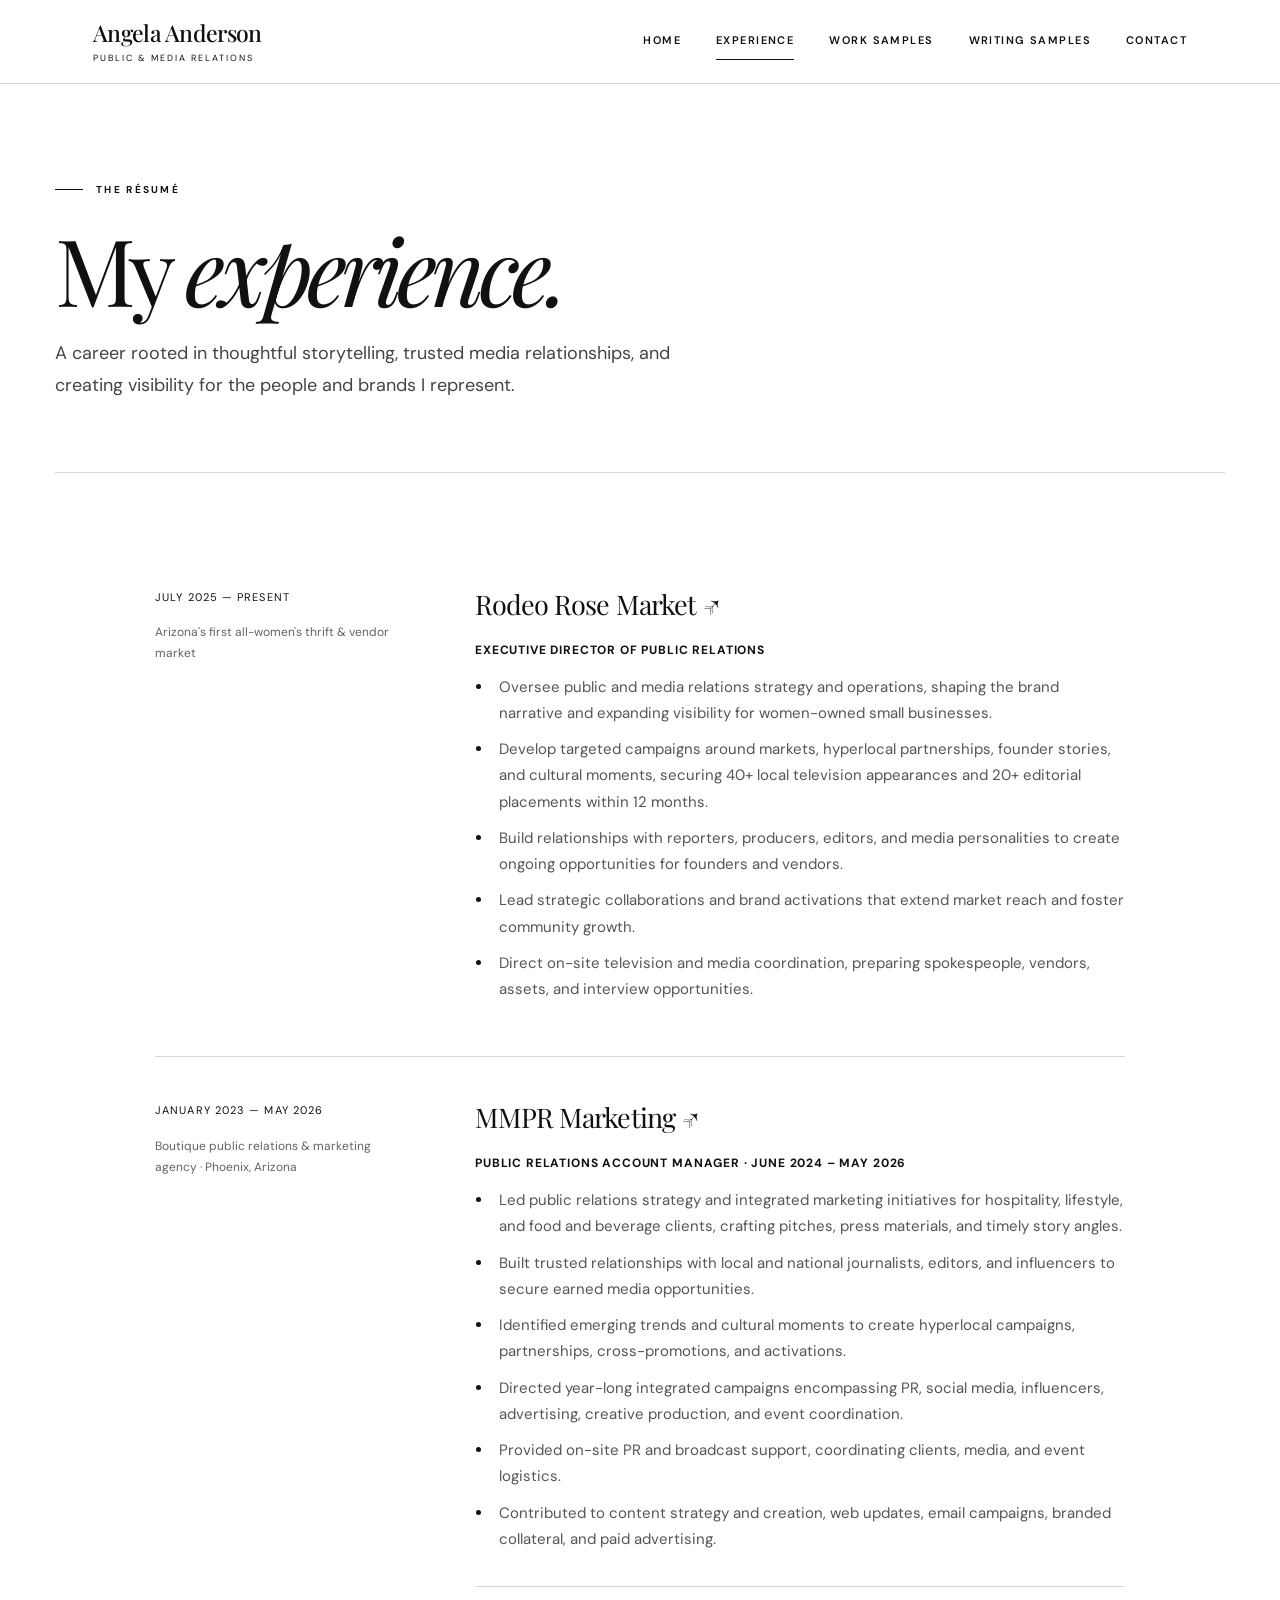
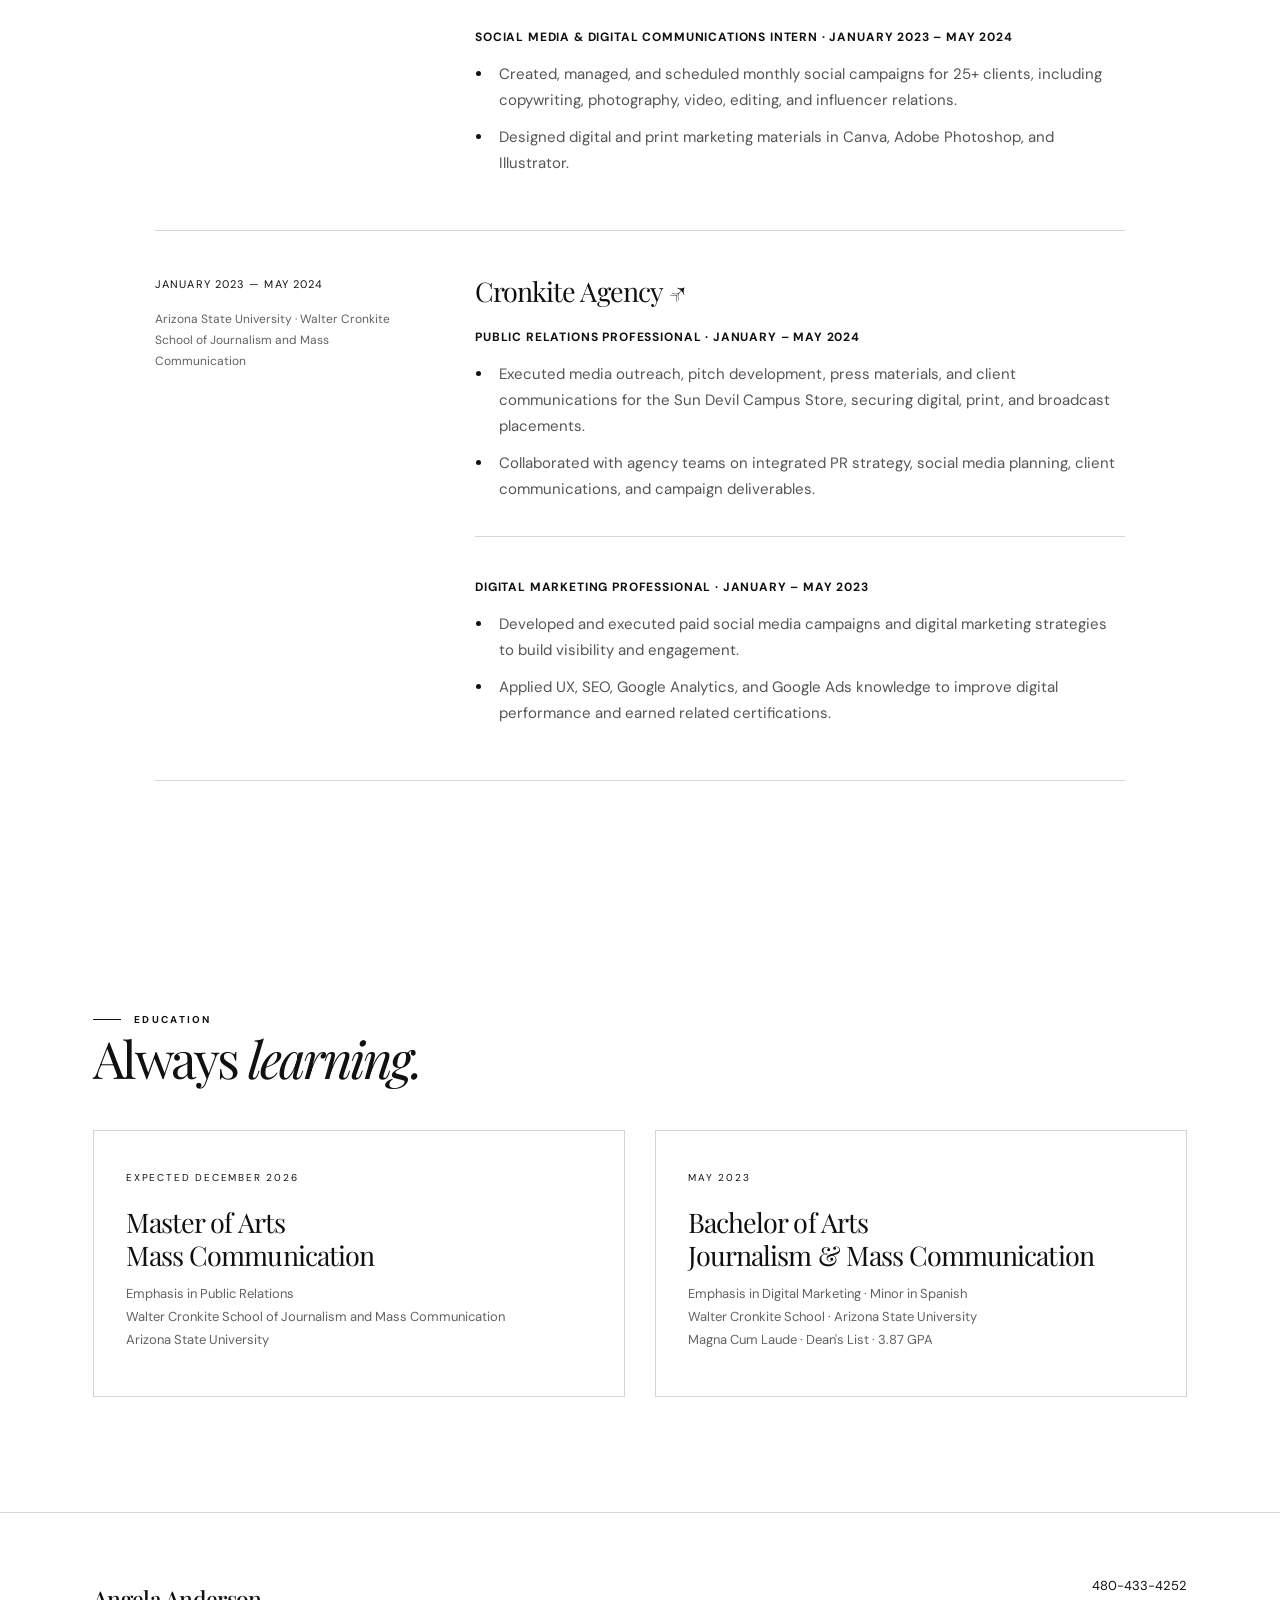
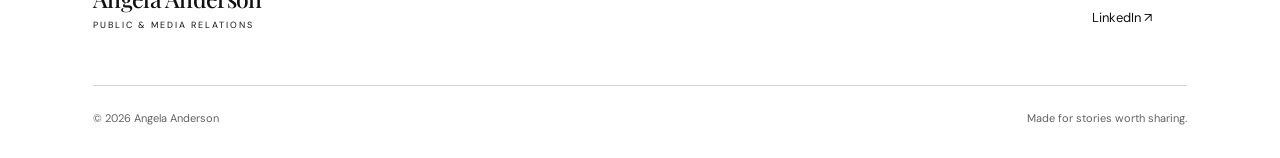
==== experience.html @ c61a9ddb "Add files via upload" ====
<!doctype html><html lang="en"><head><meta charset="utf-8"><meta name="viewport" content="width=device-width,initial-scale=1"><meta name="description" content="Professional experience and education of Angela Anderson."><title>Experience | Angela Anderson</title><link rel="stylesheet" href="styles.css"></head><body><header class="site-header"><nav class="nav container" aria-label="Main navigation"><a class="brand" href="index.html"><strong>Angela Anderson</strong><span>Public & Media Relations</span></a><button class="menu-toggle" aria-label="Open navigation" aria-expanded="false">☰</button><div class="nav-links"><a href="index.html">Home</a><a aria-current="page" href="experience.html">Experience</a><a href="work.html">Work Samples</a><a href="writing.html">Writing Samples</a><a href="index.html#contact">Contact</a></div></nav></header><main><section class="page-hero container"><div class="eyebrow">The résumé</div><h1>My <span class="italic">experience.</span></h1><p class="lead">A career rooted in thoughtful storytelling, trusted media relationships, and creating visibility for the people and brands I represent.</p></section><section class="section container"><div class="timeline">
<article class="job"><div class="job-meta">July 2025 — Present<p>Arizona's first all-women's thrift & vendor market</p></div><div><h3><a href="https://www.instagram.com/rodeorosemarket/" target="_blank" rel="noopener noreferrer">Rodeo Rose Market ↗</a></h3><div class="role">Executive Director of Public Relations</div><ul><li>Oversee public and media relations strategy and operations, shaping the brand narrative and expanding visibility for women-owned small businesses.</li><li>Develop targeted campaigns around markets, hyperlocal partnerships, founder stories, and cultural moments, securing 40+ local television appearances and 20+ editorial placements within 12 months.</li><li>Build relationships with reporters, producers, editors, and media personalities to create ongoing opportunities for founders and vendors.</li><li>Lead strategic collaborations and brand activations that extend market reach and foster community growth.</li><li>Direct on-site television and media coordination, preparing spokespeople, vendors, assets, and interview opportunities.</li></ul></div></article>
<article class="job"><div class="job-meta">January 2023 — May 2026<p>Boutique public relations & marketing agency · Phoenix, Arizona</p></div><div><h3><a href="https://www.mmprmarketing.com/" target="_blank" rel="noopener noreferrer">MMPR Marketing ↗</a></h3><div class="role">Public Relations Account Manager · June 2024 – May 2026</div><ul><li>Led public relations strategy and integrated marketing initiatives for hospitality, lifestyle, and food and beverage clients, crafting pitches, press materials, and timely story angles.</li><li>Built trusted relationships with local and national journalists, editors, and influencers to secure earned media opportunities.</li><li>Identified emerging trends and cultural moments to create hyperlocal campaigns, partnerships, cross-promotions, and activations.</li><li>Directed year-long integrated campaigns encompassing PR, social media, influencers, advertising, creative production, and event coordination.</li><li>Provided on-site PR and broadcast support, coordinating clients, media, and event logistics.</li><li>Contributed to content strategy and creation, web updates, email campaigns, branded collateral, and paid advertising.</li></ul><div class="subjob"><div class="role">Social Media & Digital Communications Intern · January 2023 – May 2024</div><ul><li>Created, managed, and scheduled monthly social campaigns for 25+ clients, including copywriting, photography, video, editing, and influencer relations.</li><li>Designed digital and print marketing materials in Canva, Adobe Photoshop, and Illustrator.</li></ul></div></div></article>
<article class="job"><div class="job-meta">January 2023 — May 2024<p>Arizona State University · Walter Cronkite School of Journalism and Mass Communication</p></div><div><h3><a href="https://cronkite.asu.edu/experiences/agency" target="_blank" rel="noopener noreferrer">Cronkite Agency ↗</a></h3><div class="role">Public Relations Professional · January – May 2024</div><ul><li>Executed media outreach, pitch development, press materials, and client communications for the Sun Devil Campus Store, securing digital, print, and broadcast placements.</li><li>Collaborated with agency teams on integrated PR strategy, social media planning, client communications, and campaign deliverables.</li></ul><div class="subjob"><div class="role">Digital Marketing Professional · January – May 2023</div><ul><li>Developed and executed paid social media campaigns and digital marketing strategies to build visibility and engagement.</li><li>Applied UX, SEO, Google Analytics, and Google Ads knowledge to improve digital performance and earned related certifications.</li></ul></div></div></article>
</div></section><section class="section alt"><div class="container"><div class="eyebrow">Education</div><h2>Always <span class="italic">learning.</span></h2><div class="education"><div class="edu-card"><span class="date">Expected December 2026</span><h3>Master of Arts<br>Mass Communication</h3><p>Emphasis in Public Relations<br>Walter Cronkite School of Journalism and Mass Communication<br>Arizona State University</p></div><div class="edu-card"><span class="date">May 2023</span><h3>Bachelor of Arts<br>Journalism & Mass Communication</h3><p>Emphasis in Digital Marketing · Minor in Spanish<br>Walter Cronkite School · Arizona State University<br>Magna Cum Laude · Dean's List · 3.87 GPA</p></div></div></div></section></main><footer class="footer"><div class="container"><div class="footer-main"><div><a class="brand" href="index.html"><strong>Angela Anderson</strong><span>Public & Media Relations</span></a></div><div class="footer-contact"><a href="tel:+14804334252">480-433-4252</a><a href="https://www.linkedin.com/in/angelaandersonr" target="_blank" rel="noopener noreferrer">LinkedIn ↗</a></div></div><div class="footer-bottom"><span>© 2026 Angela Anderson</span><span>Made for stories worth sharing.</span></div></div></footer><script src="script.js"></script></body></html>
---- styles.css ----
@import url('https://fonts.googleapis.com/css2?family=DM+Sans:wght@400;500;600;700&family=Playfair+Display:ital,wght@0,400;0,500;0,600;1,400;1,500&display=swap');
:root{--paper:#fff;--white:#fff;--ink:#101010;--muted:#626262;--accent:#111;--rule:#d5d5d5;--pale:#f3f3f3;--serif:'Playfair Display',Georgia,serif;--sans:'DM Sans',Arial,sans-serif}*{box-sizing:border-box}html{scroll-behavior:smooth}body{margin:0;background:var(--paper);color:var(--ink);font-family:var(--sans);font-size:15px;line-height:1.75}a{color:inherit;text-decoration:none}button{font:inherit}a:focus-visible,button:focus-visible{outline:2px solid var(--accent);outline-offset:4px}.container{max-width:1170px;padding:0 38px;margin:auto}.site-header{background:var(--paper);border-bottom:1px solid var(--rule);position:sticky;top:0;z-index:20}.nav{min-height:83px;display:flex;align-items:center;justify-content:space-between;gap:20px}.brand{display:flex;flex-direction:column;line-height:1.15}.brand strong{font-family:var(--serif);font-weight:500;font-size:23px;letter-spacing:-.03em}.brand span{font-size:9px;letter-spacing:.22em;text-transform:uppercase;color:var(--accent);margin-top:7px}.nav-links{display:flex;align-items:center;gap:35px}.nav-links a{font-size:11px;letter-spacing:.13em;text-transform:uppercase;font-weight:600;border-bottom:1px solid transparent;padding:8px 0}.nav-links a:hover,.nav-links a[aria-current=page]{color:var(--accent);border-bottom-color:var(--accent)}.menu-toggle{display:none;background:none;border:0;color:var(--ink);font-size:25px;cursor:pointer}.eyebrow{display:flex;align-items:center;gap:13px;font-size:10px;font-weight:700;letter-spacing:.23em;text-transform:uppercase;color:var(--accent)}.eyebrow:before{content:'';width:28px;border-top:1px solid var(--accent)}h1,h2,h3,p{margin-top:0}h1,h2,h3{font-family:var(--serif);font-weight:400}h1{font-size:clamp(56px,7.5vw,105px);letter-spacing:-.065em;line-height:1.06}h2{font-size:clamp(36px,4vw,57px);letter-spacing:-.05em;line-height:1.16}h3{font-size:27px;letter-spacing:-.035em;line-height:1.25}.italic{font-style:italic;color:var(--accent)}.lead{font-size:18px;line-height:1.8;color:#444;max-width:670px}.muted{color:var(--muted)}.hero{display:grid;grid-template-columns:1.15fr .85fr;min-height:660px;align-items:center;gap:70px;padding-top:70px;padding-bottom:90px}.hero h1{margin:26px 0 26px}.hero-copy{max-width:570px}.hero-copy p{max-width:490px;color:#555;font-size:17px}.hero-links{display:flex;flex-wrap:wrap;align-items:center;gap:27px;margin-top:34px}.btn{display:inline-block;background:var(--ink);color:var(--white);padding:15px 23px;text-transform:uppercase;font-size:10px;letter-spacing:.17em;font-weight:700;transition:background .2s}.btn:hover{background:var(--accent)}.text-link{display:inline-flex;align-items:center;gap:12px;font-size:11px;text-transform:uppercase;letter-spacing:.14em;font-weight:700;border-bottom:1px solid var(--accent);padding-bottom:6px}.text-link:after{content:'↗';font-size:15px;color:var(--accent)}.hero-art{height:510px;background:#eaeaea;position:relative;display:flex;align-items:center;justify-content:center;overflow:hidden}.hero-art:before{content:'';position:absolute;inset:30px;border:1px solid rgba(0,0,0,.23)}.hero-art:after{content:'A';font-family:var(--serif);position:absolute;font-size:440px;font-weight:400;line-height:1;color:rgba(0,0,0,.08);bottom:-135px;right:-20px}.hero-art-inner{position:relative;z-index:1;text-align:center;padding:25px}.hero-art-inner .small{display:block;font-size:10px;text-transform:uppercase;letter-spacing:.24em;color:var(--accent)}.hero-art-inner .large{font-family:var(--serif);font-style:italic;font-size:clamp(31px,3vw,43px);line-height:1.45;color:#111;margin:28px 0}.hero-art-inner .rule{width:45px;border-top:1px solid var(--accent);display:block;margin:auto}.marquee{background:var(--ink);color:#fff;padding:20px 0}.marquee-inner{display:flex;justify-content:space-between;gap:25px;font-size:10px;letter-spacing:.18em;text-transform:uppercase;flex-wrap:wrap}.marquee-inner span:before{content:'✦';color:#fff;margin-right:18px}.section{padding:115px 0}.section-top{display:flex;justify-content:space-between;align-items:end;gap:30px;margin-bottom:48px}.section-top h2{margin:16px 0 0}.about-grid{display:grid;grid-template-columns:.82fr 1.18fr;gap:80px;align-items:start}.about-side{padding-right:40px;border-right:1px solid var(--rule)}.about-side .eyebrow{margin-bottom:26px}.about-side h2{margin-bottom:24px}.about-copy p{margin-bottom:19px;color:#444}.about-copy .signature{font-family:var(--serif);font-size:28px;font-style:italic;color:var(--accent);margin-top:25px}.stats{display:grid;grid-template-columns:repeat(3,1fr);border-top:1px solid var(--rule);border-bottom:1px solid var(--rule);margin-top:48px}.stat{padding:26px 20px 24px}.stat:not(:last-child){border-right:1px solid var(--rule)}.stat strong{font-family:var(--serif);font-size:42px;font-weight:400;line-height:1.1;display:block}.stat span{display:block;font-size:10px;color:var(--muted);text-transform:uppercase;letter-spacing:.13em;line-height:1.5;margin-top:8px}.alt{background:var(--white)}.project-grid{display:grid;grid-template-columns:repeat(3,1fr);gap:20px}.project{border:1px solid var(--rule);min-height:350px;padding:31px;display:flex;flex-direction:column;background:var(--paper)}.project .index{font-family:var(--serif);font-size:17px;font-style:italic;color:var(--accent)}.project .motif{font-family:var(--serif);color:#c8c8c8;font-size:86px;font-style:italic;text-align:center;flex:1;display:flex;align-items:center;justify-content:center;line-height:1}.project h3{font-size:25px;margin:0 0 10px}.project p{font-size:13px;color:var(--muted);margin:0}.footer{border-top:1px solid var(--rule);padding:62px 0 30px}.footer-main{display:flex;justify-content:space-between;gap:50px;align-items:end}.footer h2{max-width:540px;margin:15px 0 26px}.footer-contact{display:flex;flex-direction:column;gap:9px;font-size:13px}.footer-bottom{border-top:1px solid var(--rule);display:flex;justify-content:space-between;gap:20px;padding-top:23px;margin-top:55px;color:var(--muted);font-size:11px}.page-hero{padding:97px 0 70px;border-bottom:1px solid var(--rule)}.page-hero h1{font-size:clamp(57px,8vw,93px);margin:20px 0}.page-hero .lead{margin-bottom:0}.timeline{max-width:970px;margin:0 auto}.job{display:grid;grid-template-columns:260px 1fr;gap:60px;padding:44px 0;border-bottom:1px solid var(--rule)}.job:first-child{padding-top:0}.job-meta{font-size:11px;letter-spacing:.1em;text-transform:uppercase;color:var(--accent)}.job-meta p{margin-top:15px;font-size:12px;text-transform:none;letter-spacing:0;color:var(--muted)}.job h3{margin-bottom:5px}.job .role{font-weight:700;font-size:12px;letter-spacing:.07em;text-transform:uppercase;margin:18px 0 13px}.job ul{padding-left:18px;margin:10px 0;color:#555}.job li{margin:0 0 10px;padding-left:6px}.job li::marker{color:var(--accent)}.subjob{margin-top:34px;padding-top:22px;border-top:1px solid var(--rule)}.education{display:grid;grid-template-columns:1fr 1fr;gap:30px}.edu-card{padding:32px;border:1px solid var(--rule);background:var(--white)}.edu-card .date{color:var(--accent);font-size:10px;letter-spacing:.18em;text-transform:uppercase}.edu-card h3{margin:16px 0 10px}.edu-card p{color:var(--muted);font-size:13px}.gallery-intro{max-width:780px;color:#555}.placeholder-grid{display:grid;grid-template-columns:repeat(2,1fr);gap:26px}.sample-card{background:var(--white);border:1px solid var(--rule)}.sample-visual{height:235px;background:#eee;display:flex;align-items:center;justify-content:center;position:relative;overflow:hidden}.sample-visual:before{content:'';position:absolute;inset:16px;border:1px solid #bbb}.sample-visual span{font-family:var(--serif);font-style:italic;font-size:56px;color:#aaa}.sample-text{padding:29px}.sample-kicker{font-size:10px;color:var(--accent);letter-spacing:.18em;text-transform:uppercase;font-weight:700}.sample-text h3{margin:10px 0;font-size:28px}.sample-text p{font-size:14px;color:var(--muted);margin-bottom:0}.note{margin-top:38px;padding:25px 30px;border-left:2px solid var(--accent);background:#f4f4f4;color:#444}.writing-list{border-top:1px solid var(--rule)}.writing-row{display:grid;grid-template-columns:100px 1fr 30px;gap:30px;padding:35px 10px;border-bottom:1px solid var(--rule);align-items:center}.writing-row .number{font-family:var(--serif);font-size:24px;color:var(--accent)}.writing-row h3{margin:9px 0;font-size:30px}.writing-row p{font-size:13px;color:var(--muted);margin:0}.writing-row .arrow{font-size:23px;color:var(--accent)}.contact-strip{background:var(--accent);color:white;padding:65px 0}.contact-strip h2{max-width:690px;margin:15px 0 18px}.contact-strip p{opacity:.82}.contact-strip .text-link{border-color:white}.contact-strip .text-link:after{color:white}@media(max-width:850px){.hero{grid-template-columns:1fr;gap:30px;min-height:0}.hero-art{height:350px}.about-grid{grid-template-columns:1fr;gap:35px}.about-side{border-right:0;padding-right:0}.job{grid-template-columns:1fr;gap:10px}.project-grid{grid-template-columns:1fr}.nav-links{gap:18px}.nav-links a{font-size:10px}}@media(max-width:600px){.container{padding:0 24px}.nav{min-height:74px}.menu-toggle{display:block}.nav-links{display:none;position:absolute;top:73px;left:0;right:0;padding:23px 24px 29px;background:var(--paper);border-bottom:1px solid var(--rule);flex-direction:column;align-items:flex-start;gap:17px}.nav-links.open{display:flex}.hero{padding-top:55px;padding-bottom:60px}.hero h1{font-size:63px}.hero-art{height:300px}.section{padding:75px 0}.stats{grid-template-columns:1fr}.stat:not(:last-child){border-right:0;border-bottom:1px solid var(--rule)}.section-top{align-items:start;flex-direction:column}.placeholder-grid,.education{grid-template-columns:1fr}.page-hero{padding:70px 0 48px}.writing-row{grid-template-columns:50px 1fr 16px;gap:15px}.writing-row h3{font-size:23px}.footer-main,.footer-bottom{flex-direction:column;align-items:start}.marquee-inner{justify-content:flex-start}.footer h2{font-size:40px}}

/* Monochrome editorial case-study layouts */
.case-list{padding-top:72px}.case{display:grid;grid-template-columns:42% 1fr;gap:55px;border-bottom:1px solid var(--rule);padding:0 0 62px;margin-bottom:62px;scroll-margin-top:110px}.case:last-child{margin-bottom:0;border-bottom:none}.case-image{height:315px;background:#ededed;overflow:hidden;position:relative;display:flex;align-items:center;justify-content:center;border:1px solid #ddd}.case-image img{width:100%;height:100%;object-fit:cover;filter:grayscale(1)}.case-type{font-family:var(--serif);font-size:140px;color:#bababa;font-style:italic}.case-detail h2{font-size:clamp(30px,3vw,43px);margin:12px 0 18px}.case-detail p{color:#555;font-size:14px;max-width:680px}.case-detail .case-note{border-left:2px solid #111;padding-left:14px;font-size:12px;color:#666}.case-links{display:flex;gap:9px;flex-wrap:wrap;margin-top:22px}.mini-link{font-size:10px;line-height:1.4;letter-spacing:.07em;font-weight:700;text-transform:uppercase;border:1px solid #111;padding:10px 13px;display:inline-block;transition:background .2s,color .2s}.mini-link:hover{background:#111;color:#fff}.writing-row .case-links{margin-top:16px}.writing-row{align-items:start}.writing-row .arrow{padding-top:12px}.contact-strip{background:#101010}.hero-art{background:#e9e9e9}.hero-art-inner .large{color:#151515}.note{background:#f5f5f5}.sample-visual{background:#eee}@media(max-width:780px){.case{grid-template-columns:1fr;gap:23px}.case-image{height:290px}}@media(max-width:600px){.case-image{height:235px}.case{margin-bottom:42px;padding-bottom:42px}}
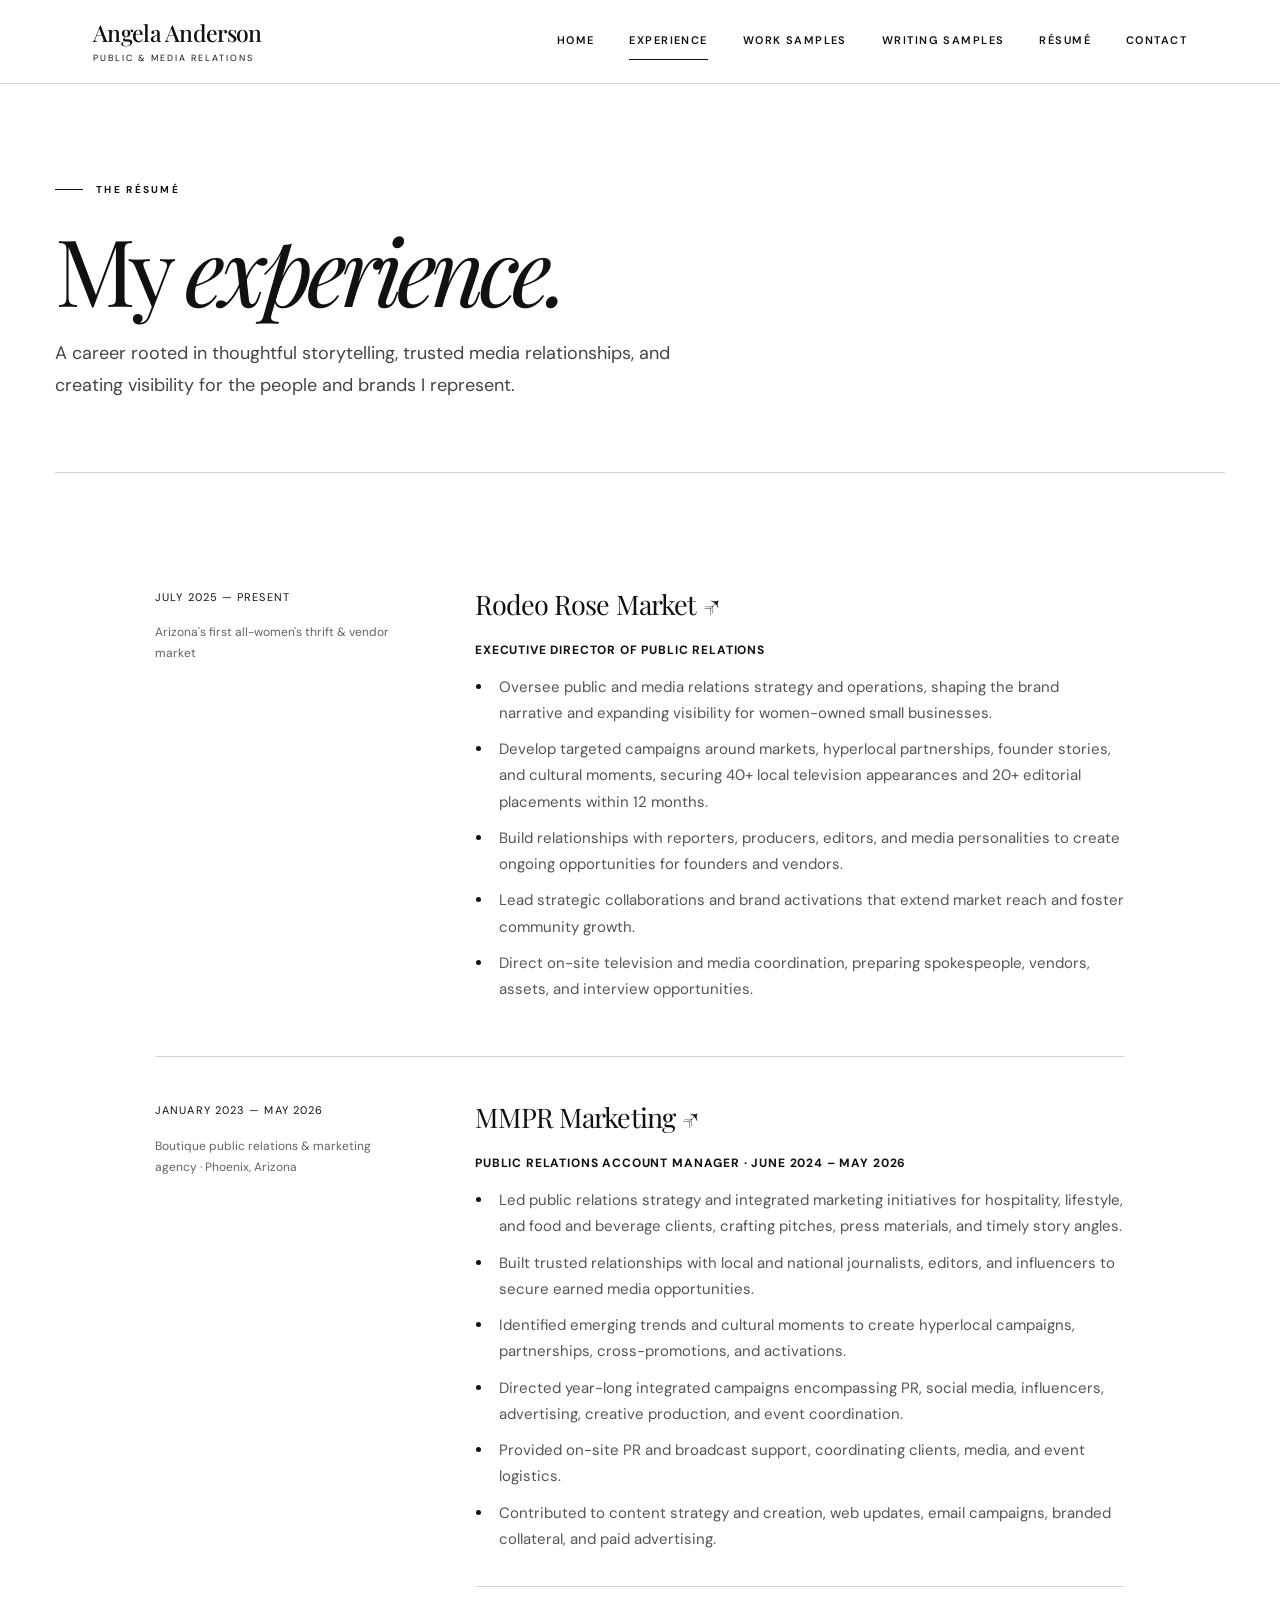
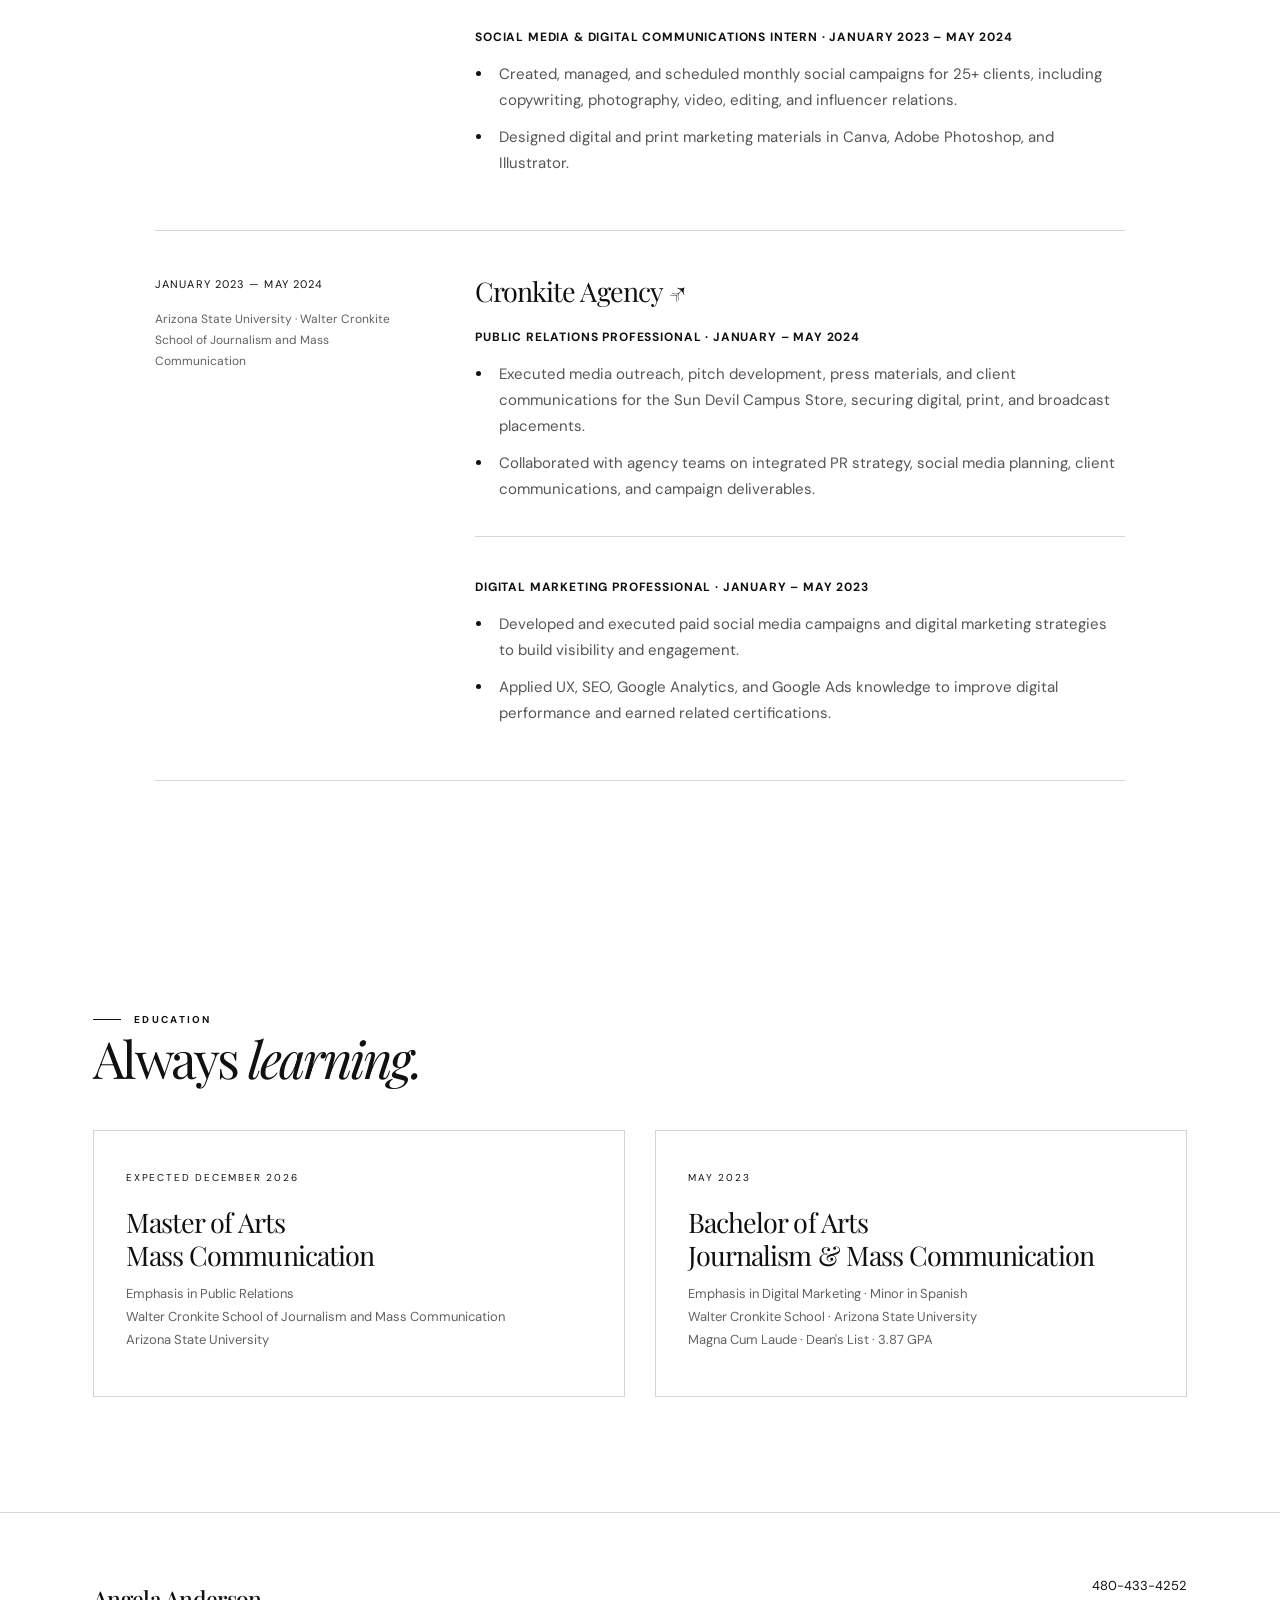
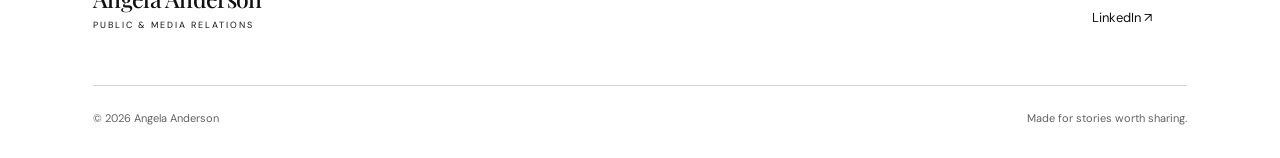
==== commit a3b253f6: "Update experience.html adding resume to nav" ====
--- a/experience.html
+++ b/experience.html
@@ -1,4 +1,4 @@
-<!doctype html><html lang="en"><head><meta charset="utf-8"><meta name="viewport" content="width=device-width,initial-scale=1"><meta name="description" content="Professional experience and education of Angela Anderson."><title>Experience | Angela Anderson</title><link rel="stylesheet" href="styles.css"></head><body><header class="site-header"><nav class="nav container" aria-label="Main navigation"><a class="brand" href="index.html"><strong>Angela Anderson</strong><span>Public & Media Relations</span></a><button class="menu-toggle" aria-label="Open navigation" aria-expanded="false">☰</button><div class="nav-links"><a href="index.html">Home</a><a aria-current="page" href="experience.html">Experience</a><a href="work.html">Work Samples</a><a href="writing.html">Writing Samples</a><a href="index.html#contact">Contact</a></div></nav></header><main><section class="page-hero container"><div class="eyebrow">The résumé</div><h1>My <span class="italic">experience.</span></h1><p class="lead">A career rooted in thoughtful storytelling, trusted media relationships, and creating visibility for the people and brands I represent.</p></section><section class="section container"><div class="timeline">
+<!doctype html><html lang="en"><head><meta charset="utf-8"><meta name="viewport" content="width=device-width,initial-scale=1"><meta name="description" content="Professional experience and education of Angela Anderson."><title>Experience | Angela Anderson</title><link rel="stylesheet" href="styles.css"></head><body><header class="site-header"><nav class="nav container" aria-label="Main navigation"><a class="brand" href="index.html"><strong>Angela Anderson</strong><span>Public & Media Relations</span></a><button class="menu-toggle" aria-label="Open navigation" aria-expanded="false">☰</button><div class="nav-links"><a href="index.html">Home</a><a aria-current="page" href="experience.html">Experience</a><a href="work.html">Work Samples</a><a href="writing.html">Writing Samples</a> <a href="resume.html">Résumé</a> <a href="index.html#contact">Contact</a></div></nav></header><main><section class="page-hero container"><div class="eyebrow">The résumé</div><h1>My <span class="italic">experience.</span></h1><p class="lead">A career rooted in thoughtful storytelling, trusted media relationships, and creating visibility for the people and brands I represent.</p></section><section class="section container"><div class="timeline">
 <article class="job"><div class="job-meta">July 2025 — Present<p>Arizona's first all-women's thrift & vendor market</p></div><div><h3><a href="https://www.instagram.com/rodeorosemarket/" target="_blank" rel="noopener noreferrer">Rodeo Rose Market ↗</a></h3><div class="role">Executive Director of Public Relations</div><ul><li>Oversee public and media relations strategy and operations, shaping the brand narrative and expanding visibility for women-owned small businesses.</li><li>Develop targeted campaigns around markets, hyperlocal partnerships, founder stories, and cultural moments, securing 40+ local television appearances and 20+ editorial placements within 12 months.</li><li>Build relationships with reporters, producers, editors, and media personalities to create ongoing opportunities for founders and vendors.</li><li>Lead strategic collaborations and brand activations that extend market reach and foster community growth.</li><li>Direct on-site television and media coordination, preparing spokespeople, vendors, assets, and interview opportunities.</li></ul></div></article>
 <article class="job"><div class="job-meta">January 2023 — May 2026<p>Boutique public relations & marketing agency · Phoenix, Arizona</p></div><div><h3><a href="https://www.mmprmarketing.com/" target="_blank" rel="noopener noreferrer">MMPR Marketing ↗</a></h3><div class="role">Public Relations Account Manager · June 2024 – May 2026</div><ul><li>Led public relations strategy and integrated marketing initiatives for hospitality, lifestyle, and food and beverage clients, crafting pitches, press materials, and timely story angles.</li><li>Built trusted relationships with local and national journalists, editors, and influencers to secure earned media opportunities.</li><li>Identified emerging trends and cultural moments to create hyperlocal campaigns, partnerships, cross-promotions, and activations.</li><li>Directed year-long integrated campaigns encompassing PR, social media, influencers, advertising, creative production, and event coordination.</li><li>Provided on-site PR and broadcast support, coordinating clients, media, and event logistics.</li><li>Contributed to content strategy and creation, web updates, email campaigns, branded collateral, and paid advertising.</li></ul><div class="subjob"><div class="role">Social Media & Digital Communications Intern · January 2023 – May 2024</div><ul><li>Created, managed, and scheduled monthly social campaigns for 25+ clients, including copywriting, photography, video, editing, and influencer relations.</li><li>Designed digital and print marketing materials in Canva, Adobe Photoshop, and Illustrator.</li></ul></div></div></article>
 <article class="job"><div class="job-meta">January 2023 — May 2024<p>Arizona State University · Walter Cronkite School of Journalism and Mass Communication</p></div><div><h3><a href="https://cronkite.asu.edu/experiences/agency" target="_blank" rel="noopener noreferrer">Cronkite Agency ↗</a></h3><div class="role">Public Relations Professional · January – May 2024</div><ul><li>Executed media outreach, pitch development, press materials, and client communications for the Sun Devil Campus Store, securing digital, print, and broadcast placements.</li><li>Collaborated with agency teams on integrated PR strategy, social media planning, client communications, and campaign deliverables.</li></ul><div class="subjob"><div class="role">Digital Marketing Professional · January – May 2023</div><ul><li>Developed and executed paid social media campaigns and digital marketing strategies to build visibility and engagement.</li><li>Applied UX, SEO, Google Analytics, and Google Ads knowledge to improve digital performance and earned related certifications.</li></ul></div></div></article>
--- a/styles.css
+++ b/styles.css
@@ -3,3 +3,28 @@
 
 /* Monochrome editorial case-study layouts */
 .case-list{padding-top:72px}.case{display:grid;grid-template-columns:42% 1fr;gap:55px;border-bottom:1px solid var(--rule);padding:0 0 62px;margin-bottom:62px;scroll-margin-top:110px}.case:last-child{margin-bottom:0;border-bottom:none}.case-image{height:315px;background:#ededed;overflow:hidden;position:relative;display:flex;align-items:center;justify-content:center;border:1px solid #ddd}.case-image img{width:100%;height:100%;object-fit:cover;filter:grayscale(1)}.case-type{font-family:var(--serif);font-size:140px;color:#bababa;font-style:italic}.case-detail h2{font-size:clamp(30px,3vw,43px);margin:12px 0 18px}.case-detail p{color:#555;font-size:14px;max-width:680px}.case-detail .case-note{border-left:2px solid #111;padding-left:14px;font-size:12px;color:#666}.case-links{display:flex;gap:9px;flex-wrap:wrap;margin-top:22px}.mini-link{font-size:10px;line-height:1.4;letter-spacing:.07em;font-weight:700;text-transform:uppercase;border:1px solid #111;padding:10px 13px;display:inline-block;transition:background .2s,color .2s}.mini-link:hover{background:#111;color:#fff}.writing-row .case-links{margin-top:16px}.writing-row{align-items:start}.writing-row .arrow{padding-top:12px}.contact-strip{background:#101010}.hero-art{background:#e9e9e9}.hero-art-inner .large{color:#151515}.note{background:#f5f5f5}.sample-visual{background:#eee}@media(max-width:780px){.case{grid-template-columns:1fr;gap:23px}.case-image{height:290px}}@media(max-width:600px){.case-image{height:235px}.case{margin-bottom:42px;padding-bottom:42px}}
+
+
+/* Angela's homepage portrait */
+.hero-art.hero-photo {
+  background: transparent;
+  border: none;
+  padding: 0;
+  overflow: hidden;
+  height: auto;
+  min-height: 0;
+  aspect-ratio: auto;
+}
+
+.hero-art.hero-photo::before,
+.hero-art.hero-photo::after {
+  content: none !important;
+  display: none !important;
+}
+
+.hero-art.hero-photo img {
+  display: block;
+  width: 100%;
+  height: auto;
+  object-fit: contain;
+}
